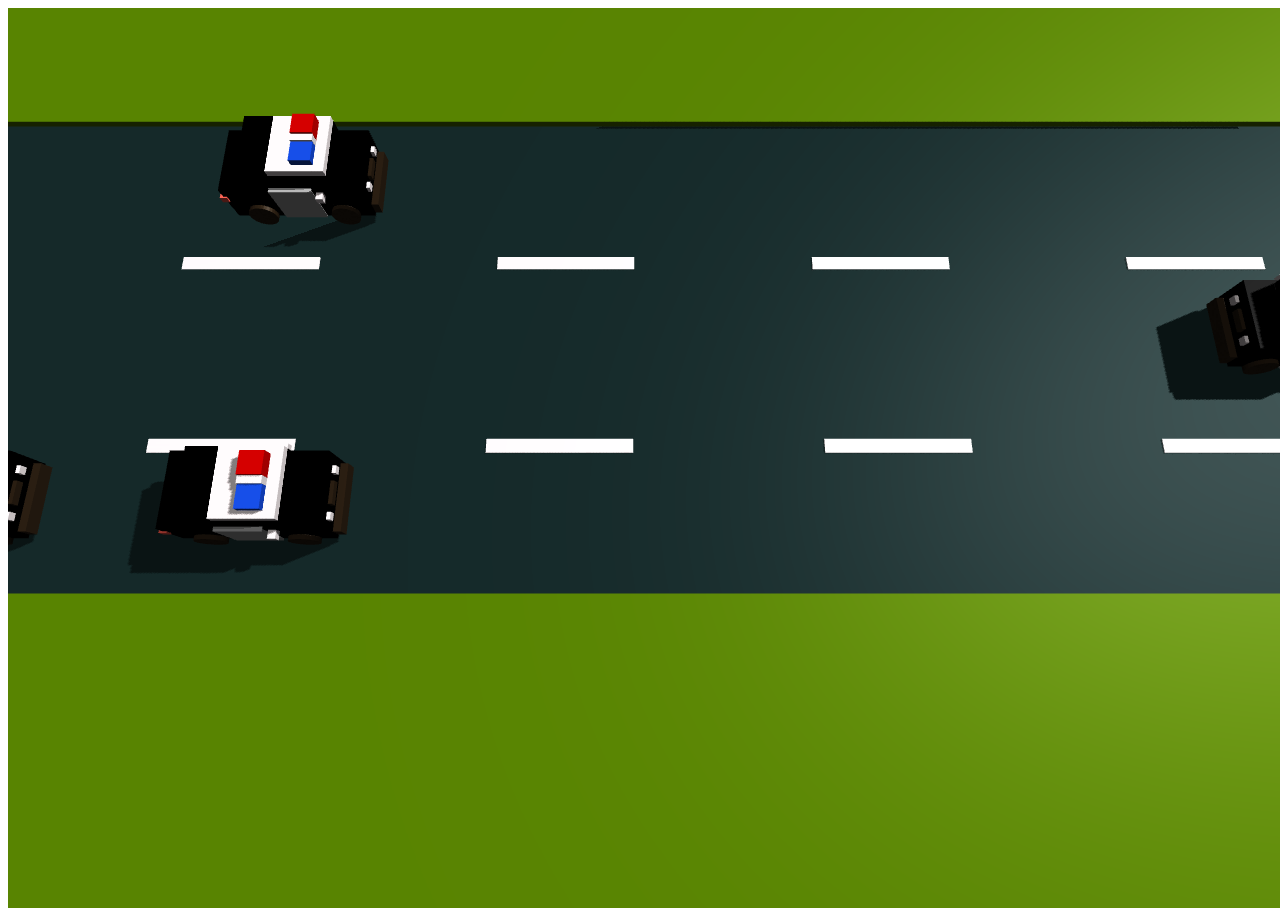
==== index.html @ ac63a3a7 "changed name of display.html" ====
<html>
	<head>
		<script type="text/javascript" src="js/three.min.js"></script>
		<script src="js/display.js"></script>
		<link href="style.css" rel="stylesheet">
	</head>
	<body>
		<div id="world"></div>
	</body>
</html>
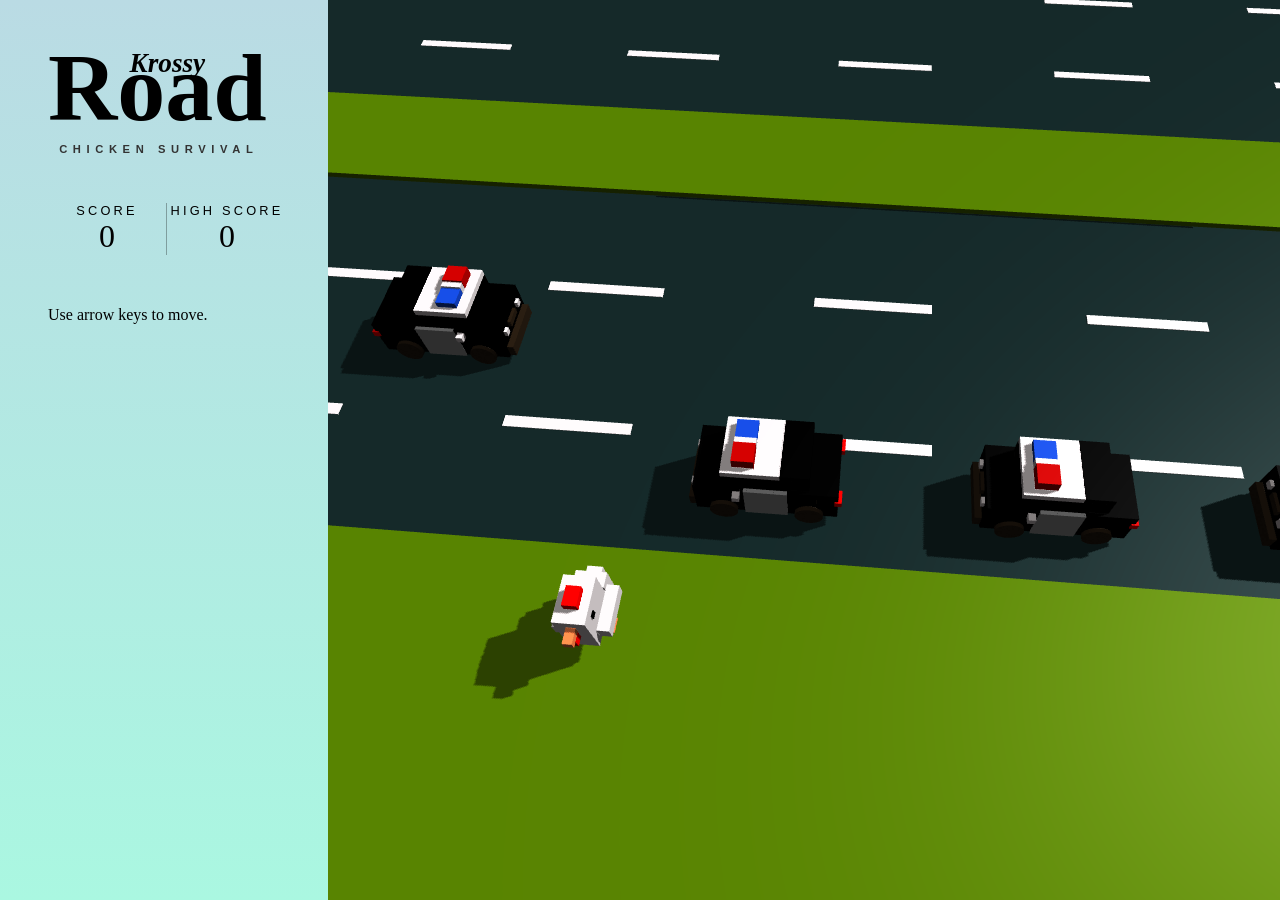
==== commit 4395b11b: "added side menu with scores" ====
--- a/index.html
+++ b/index.html
@@ -5,6 +5,26 @@
 		<link href="style.css" rel="stylesheet">
 	</head>
 	<body>
+		
+			<div class="panel">
+			<h1>
+				<span class="the">Krossy</span>
+				<span class="title">Road</span>
+				<span class="byline">Chicken Survival</span>
+			</h1>
+			<div class="entries">
+				<div class="entry">
+					<label>Score</label>
+					<p id="time" class="time">0</p>
+				</div>
+				<div class="entry">
+					<label>High Score</label>
+					<p id="time" class="time">0</p>
+				</div>
+			</div>
+			<p class="instructions">Use arrow keys to move.</p>
+		</div>
+
 		<div id="world"></div>
 	</body>
 </html>
--- a/style.css
+++ b/style.css
@@ -0,0 +1,126 @@
+* {
+    margin:0;
+    padding:0;
+    font-family:'Avenir Next', Avenir, 'Helvetica Neue', Helvetica, Arial, sans-serif;
+}
+
+html, body {
+  width:100%;
+  height:100%;
+}
+
+html, body {
+    background: linear-gradient(#badbe4, #aaf7e1);
+}
+
+#world {
+	position: fixed;
+	width: 90%;
+	height: 100%;
+	right: -200;
+	overflow: hidden;
+}
+
+.panel {
+    position:fixed;
+    top:0;
+    left:0;
+    padding:2em 3em;
+    width:15em;
+}
+
+h1 {
+    font-family: 'Playfair Display', serif;
+    float:left;
+    z-index:100;
+    position:relative;
+}
+
+h1 * {
+    float:left;
+}
+
+h1 .title {
+    font-family:inherit;
+    font-weight:700;
+    font-size:3em;
+}
+
+h1 .the {
+    font-family:"Playfair Display script=all rev=1";
+    font-style:italic;
+    font-weight:700;
+    font-size:0.85em;
+    position:absolute;
+    top:0.6em;
+    left:3em;
+    width:auto;
+}
+
+h1 .byline {
+    text-transform:uppercase;
+    color:#333;
+    letter-spacing:0.5em;
+    font-size:0.35em;
+    font-weight:600;
+    width:100%;
+    padding-left:1em;
+}
+
+.entries {
+    margin-top:3em;
+    width:100%;
+    float:left;
+}
+.entry {
+    float:left;
+    width:50%;
+    margin-left:-1px;
+    text-align:center;
+}
+.entry p {
+    width:100%;
+    text-align:center;
+    font-family:'Playfair Display';
+    font-size:2em;
+}
+.entry label {
+    text-align:center;
+    text-transform:uppercase;
+    letter-spacing:0.25em;
+    font-size:0.8em;
+    width:100%;
+    float:left;
+}
+.entry + .entry {
+    border-left:1px solid rgba(0,0,0,0.3);
+}
+
+.status {
+    width:70%;
+    display:inline-block;
+    float:none;
+    height:0.6em;
+    background-color:rgba(0,0,0,0.5);
+    border-radius:0.6em;
+    margin:1.25em 0;
+}
+
+.fill {
+    background-color:#f90;
+    height:0.4em;
+    width:95%;
+    margin-top:0.1em;
+    display:inline-block;
+    float:none;
+    background-color:#be1e2d;
+    border-radius:0.6em;
+}
+
+.instructions {
+    margin-top:3em;
+    float:left;
+    font-family:'Playfair Display';
+    text-align:center;
+    line-height:150%;
+}
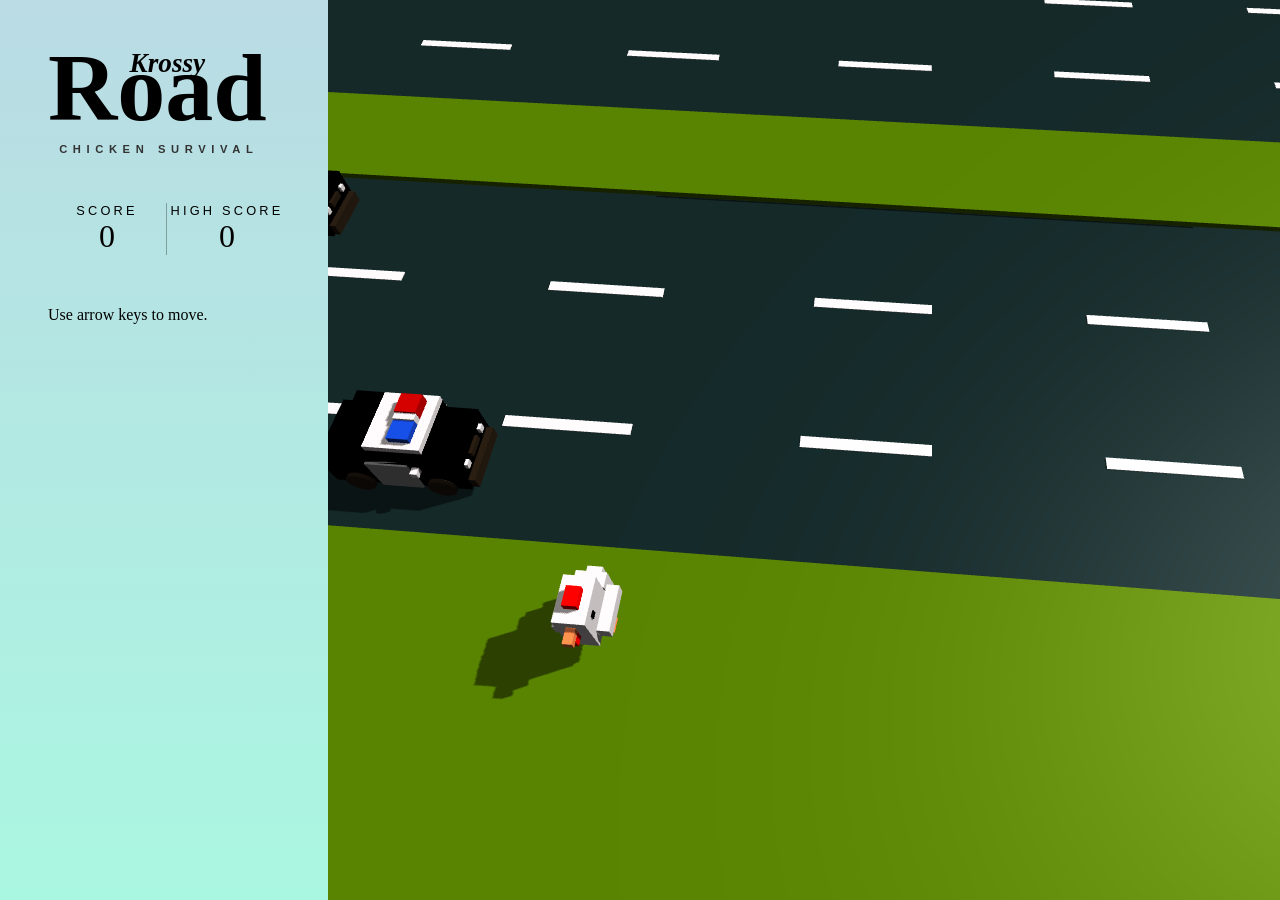
==== commit 5e27d245: "High score is now displayed properly" ====
--- a/index.html
+++ b/index.html
@@ -19,7 +19,7 @@
 				</div>
 				<div class="entry">
 					<label>High Score</label>
-					<p id="time" class="time">0</p>
+					<p id="displayedHighScore" class="time">0</p>
 				</div>
 			</div>
 			<p class="instructions">Use arrow keys to move.</p>
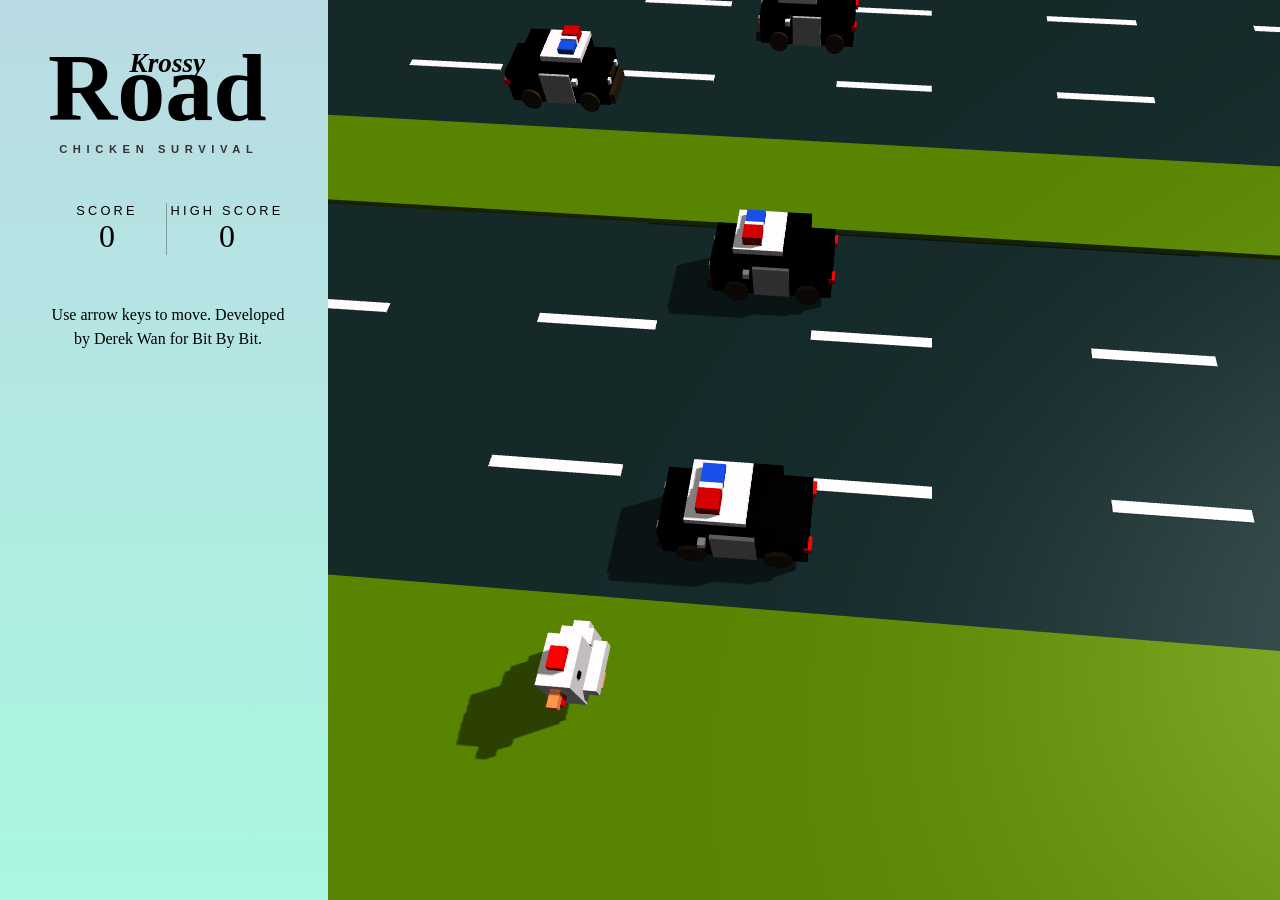
==== commit 574e3277: "added my name" ====
--- a/index.html
+++ b/index.html
@@ -22,7 +22,7 @@
 					<p id="displayedHighScore" class="time">0</p>
 				</div>
 			</div>
-			<p class="instructions">Use arrow keys to move.</p>
+			<p class="instructions">Use arrow keys to move. Developed by Derek Wan for Bit By Bit.</p>
 		</div>
 
 		<div id="world"></div>
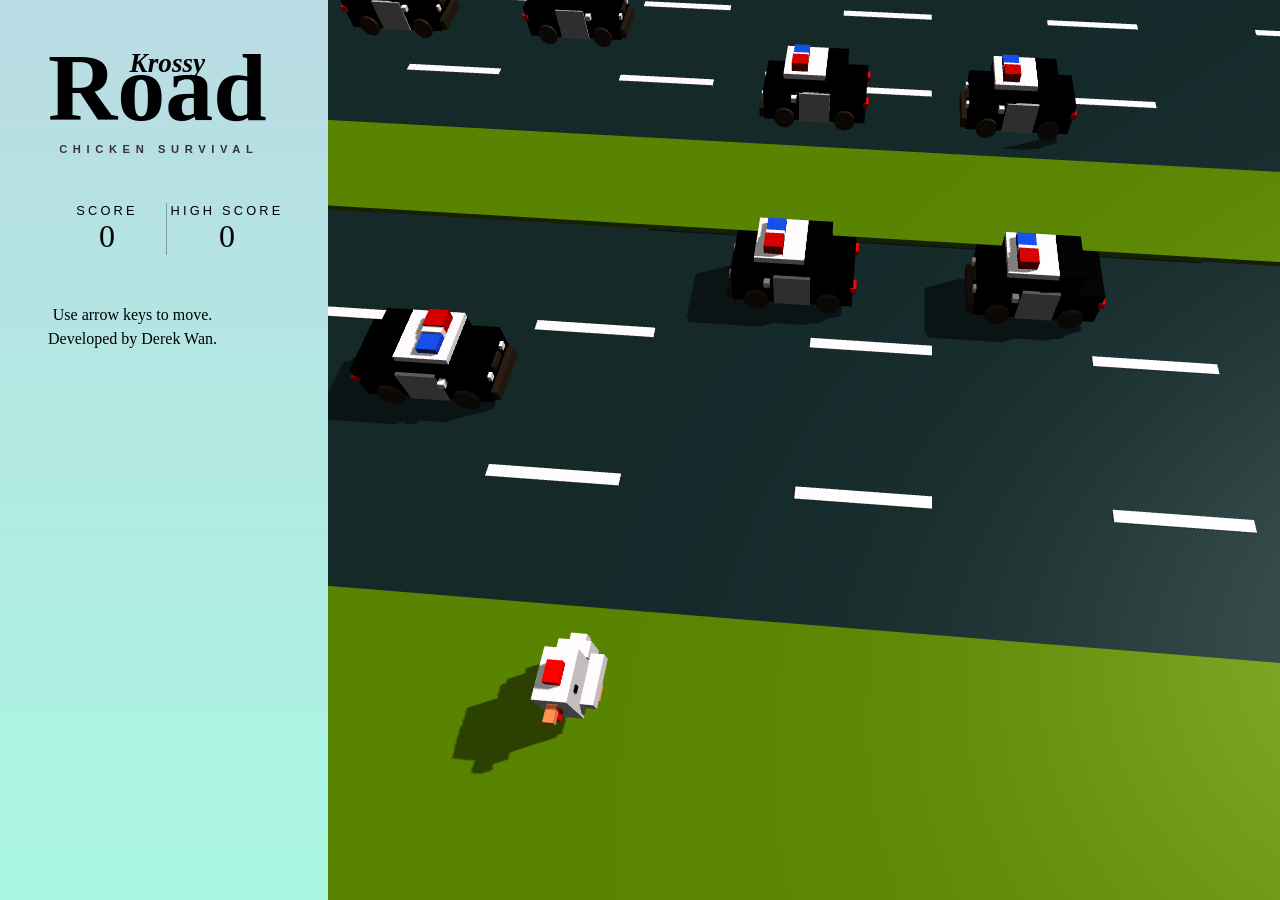
==== commit 6ac94ea3: "faster camera" ====
--- a/index.html
+++ b/index.html
@@ -22,7 +22,7 @@
 					<p id="displayedHighScore" class="time">0</p>
 				</div>
 			</div>
-			<p class="instructions">Use arrow keys to move. Developed by Derek Wan for Bit By Bit.</p>
+			<p class="instructions">Use arrow keys to move. <br/> Developed by Derek Wan.</p>
 		</div>
 
 		<div id="world"></div>
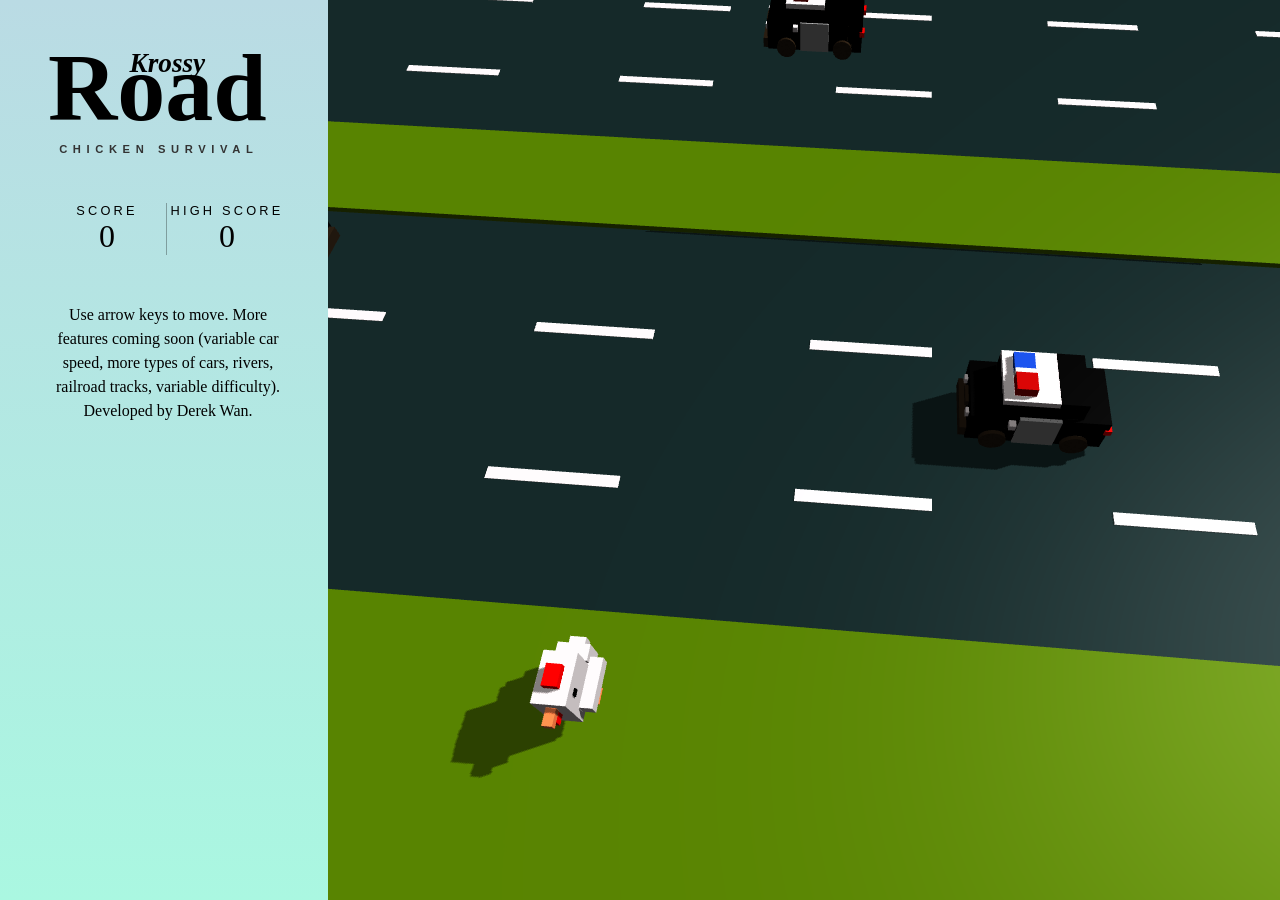
==== commit 27b8d18f: "minor changes" ====
--- a/index.html
+++ b/index.html
@@ -22,7 +22,7 @@
 					<p id="displayedHighScore" class="time">0</p>
 				</div>
 			</div>
-			<p class="instructions">Use arrow keys to move. <br/> Developed by Derek Wan.</p>
+			<p class="instructions">Use arrow keys to move. More features coming soon (variable car speed, more types of cars, rivers, railroad tracks, variable difficulty). <br/> Developed by Derek Wan.</p>
 		</div>
 
 		<div id="world"></div>
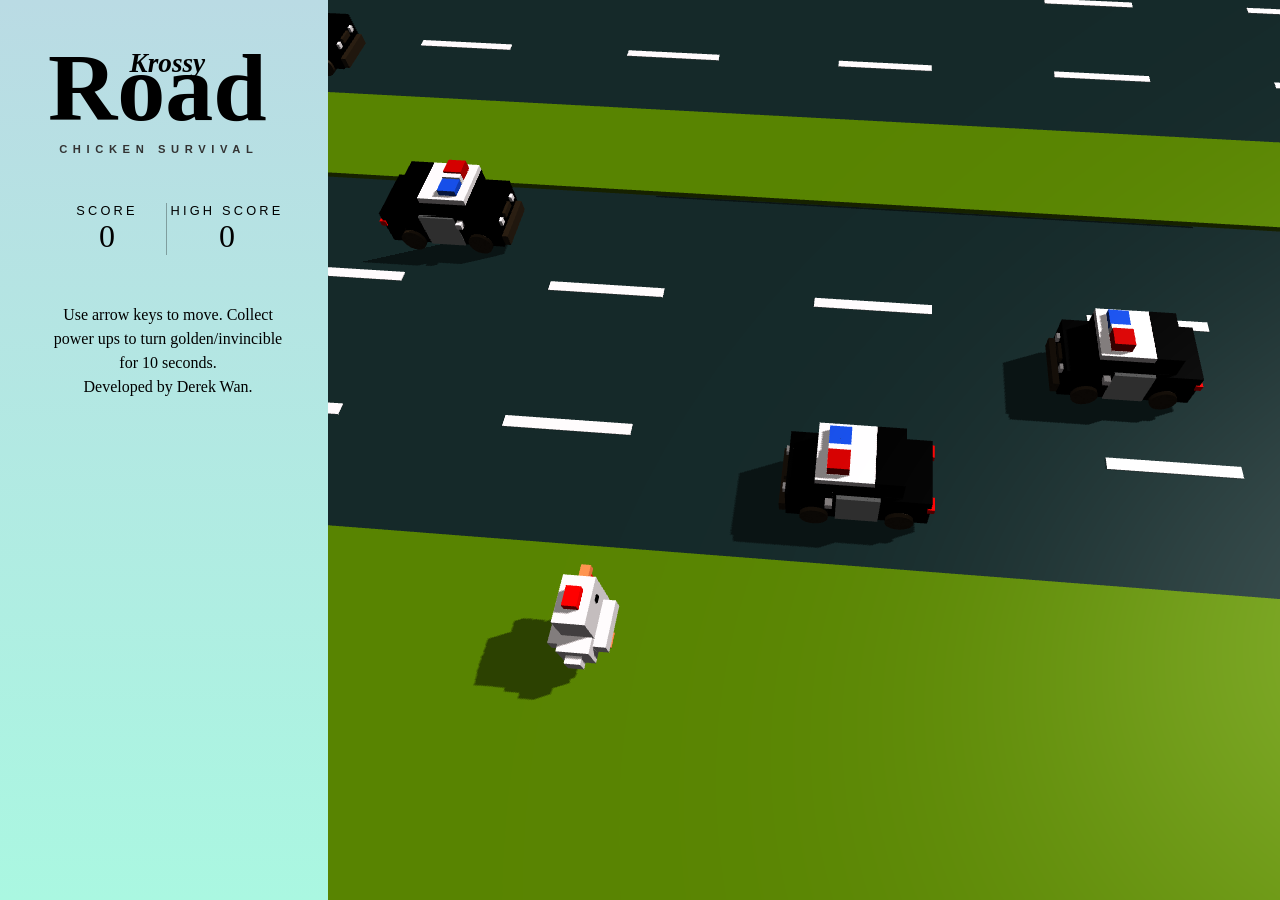
==== commit 500bdadc: "Added invincibility powerup" ====
--- a/index.html
+++ b/index.html
@@ -22,7 +22,7 @@
 					<p id="displayedHighScore" class="time">0</p>
 				</div>
 			</div>
-			<p class="instructions">Use arrow keys to move. More features coming soon (variable car speed, more types of cars, rivers, railroad tracks, variable difficulty). <br/> Developed by Derek Wan.</p>
+			<p class="instructions">Use arrow keys to move. Collect power ups to turn golden/invincible for 10 seconds. <br/> Developed by Derek Wan.</p>
 		</div>
 
 		<div id="world"></div>
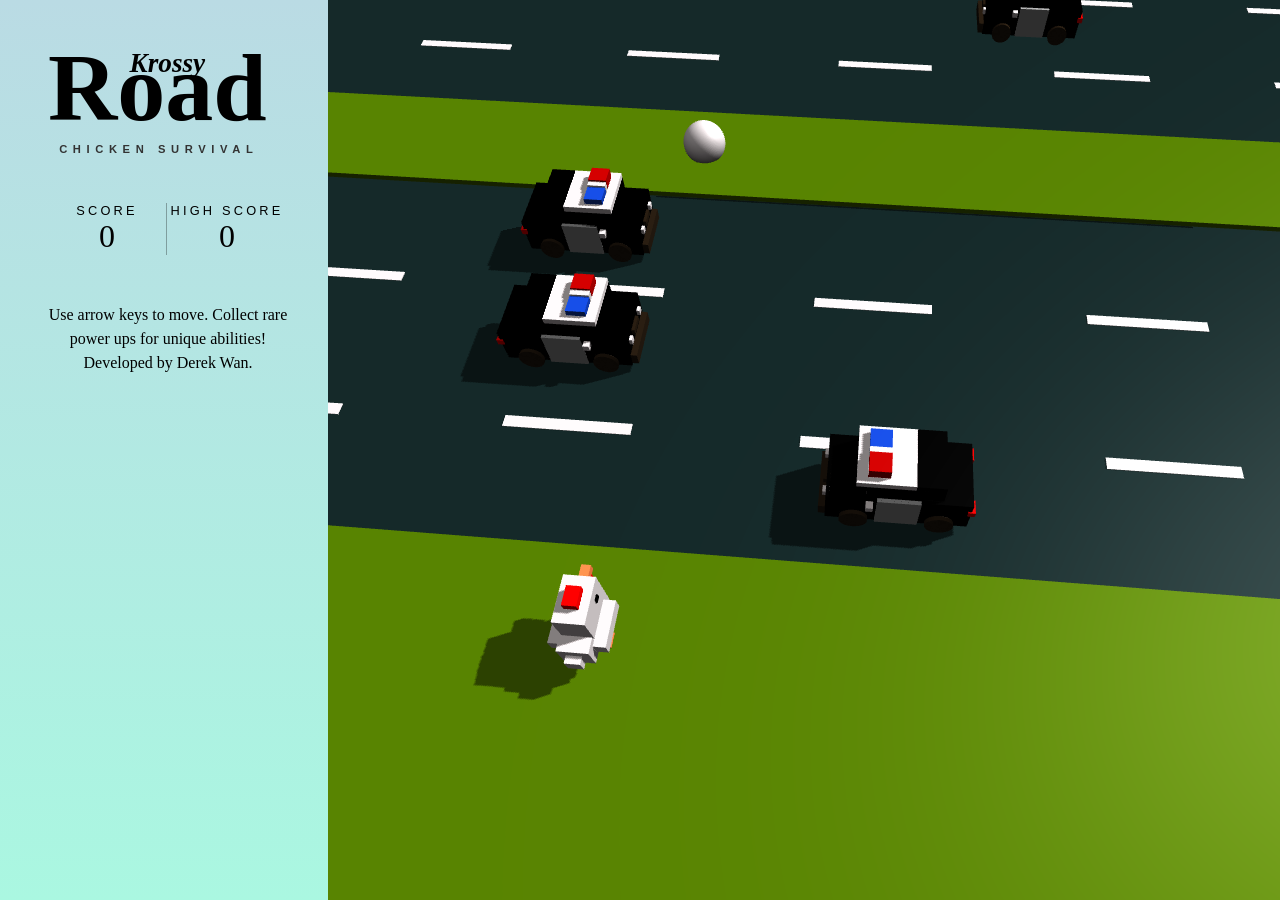
==== commit 7bf20fcf: "changed web page message" ====
--- a/index.html
+++ b/index.html
@@ -22,7 +22,7 @@
 					<p id="displayedHighScore" class="time">0</p>
 				</div>
 			</div>
-			<p class="instructions">Use arrow keys to move. Collect power ups to turn golden/invincible for 10 seconds. <br/> Developed by Derek Wan.</p>
+			<p class="instructions">Use arrow keys to move. Collect rare power ups for unique abilities! <br/> Developed by Derek Wan.</p>
 		</div>
 
 		<div id="world"></div>
